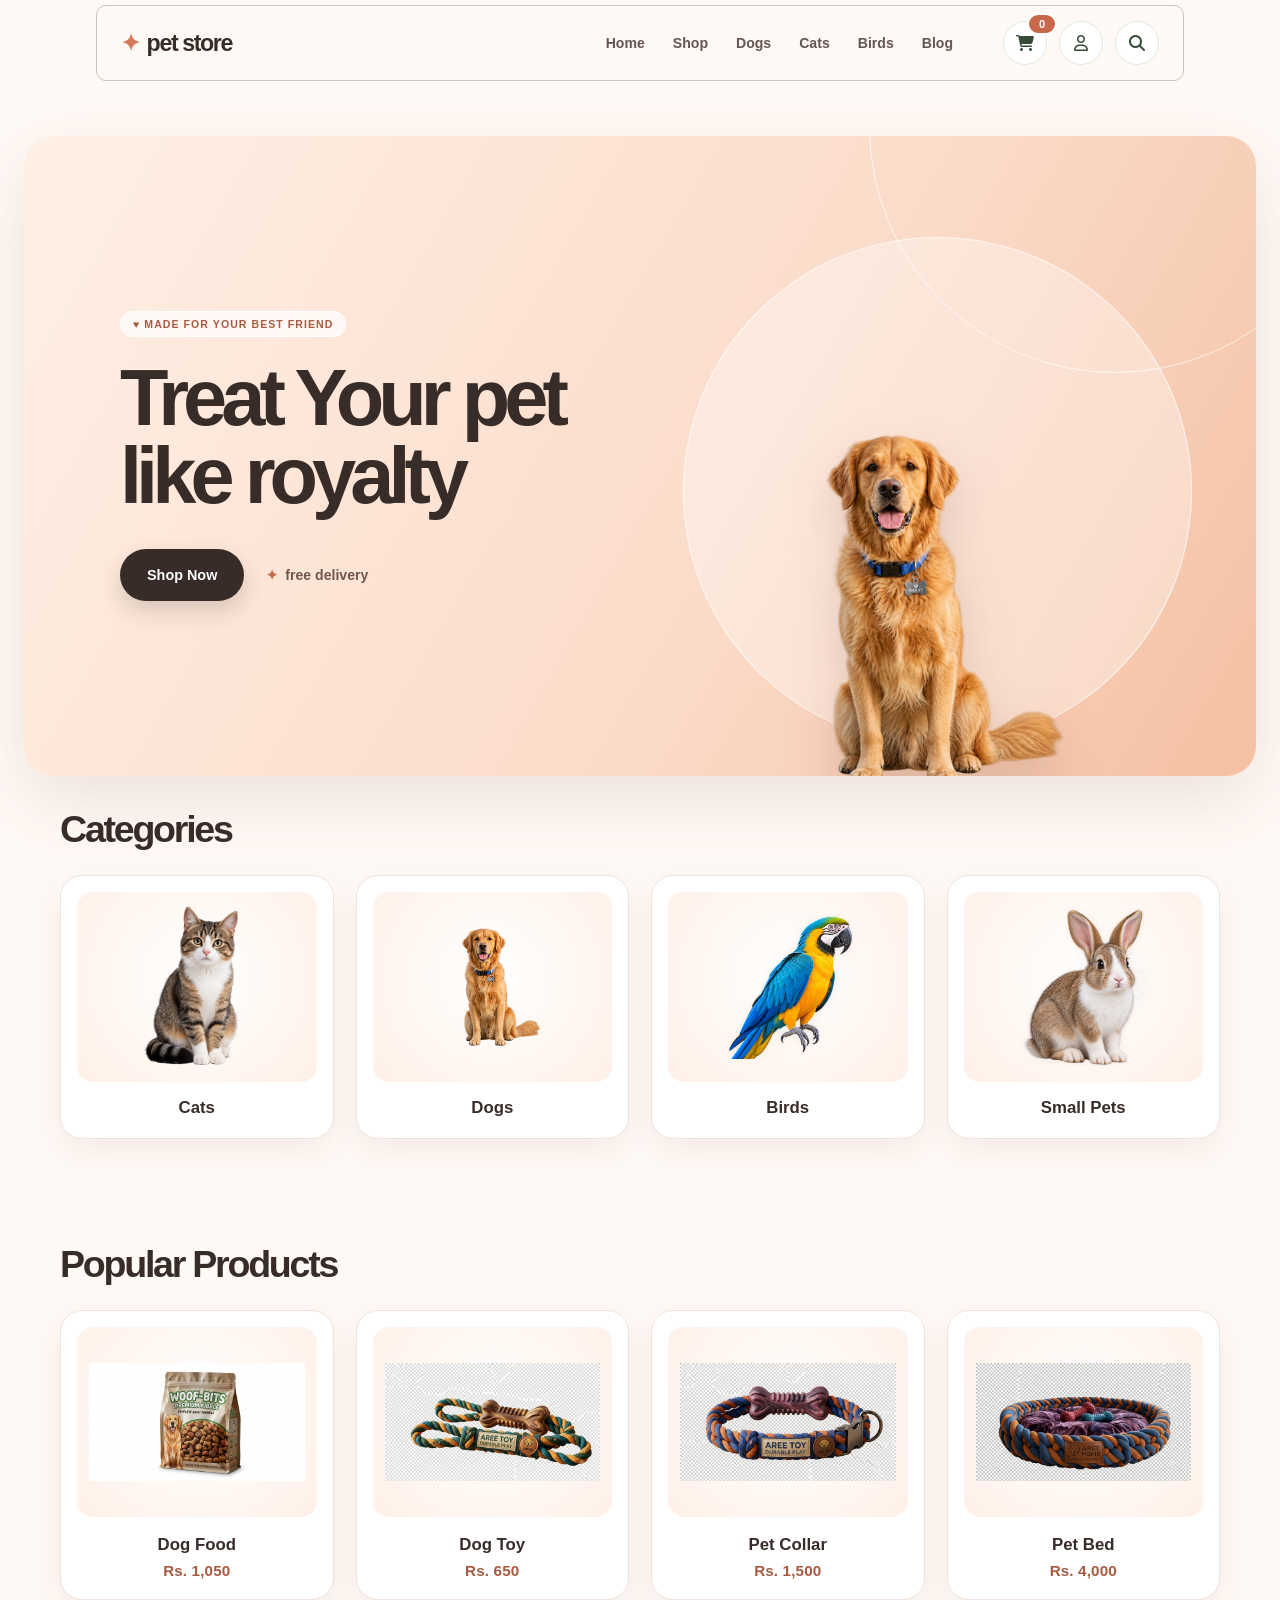
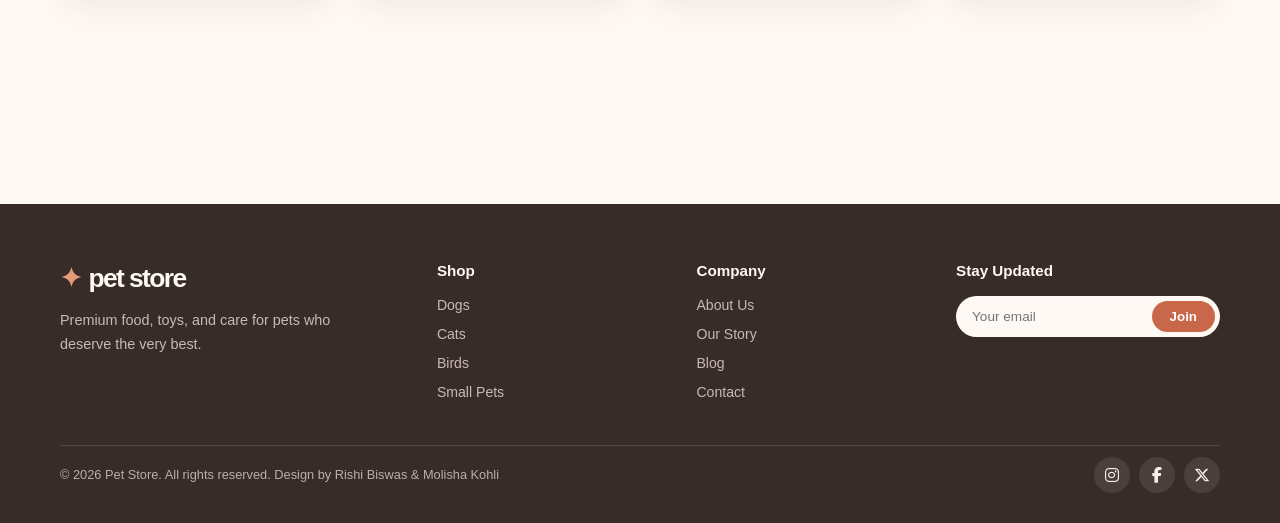
==== index.html @ aa0ed49b "Initial Pet Store project Co-authored-by: Copilot <223556219+Copilot@users.noreply.github.com>" ====
<!DOCTYPE html>
<html lang="en">

<head>
    <meta charset="UTF-8">
    <meta name="viewport" content="width=device-width, initial-scale=1.0">
    <title>Pet Store | Everything Your Pet Needs</title>
    <link rel="stylesheet" href="css/style.css">
    <link rel="stylesheet" href="https://cdnjs.cloudflare.com/ajax/libs/font-awesome/6.7.2/css/all.min.css"
        crossorigin="anonymous" referrerpolicy="no-referrer">
    <script src="js/navigation.js" defer></script>
</head>

<body>
    <nav>
        <div class="nav-container">
            <div class="nav-logo">
                <a href="#" id="home">
                    <h2>pet store</h2>
                </a>
            </div>
            <button class="nav-toggle" type="button" aria-label="Open navigation menu" aria-expanded="false"
                aria-controls="site-navigation">
                <span></span>
                <span></span>
                <span></span>
            </button>
            <div class="nav-components" id="site-navigation">
                <div class="nav-link" aria-label="Main navigation">
                    <a href="#home">Home</a>
                    <a href="#">Shop</a>
                    <a href="#">Dogs</a>
                    <a href="#">Cats</a>
                    <a href="#">Birds</a>
                    <a href="#">Blog</a>
                </div>
                <div class="nav-social-icon">
                    <div class="fa-cart">
                        <a href="#">
                            <i class="fa-solid fa-cart-shopping"></i>
                        </a>
                    </div>
                    <div class="fa-profile">
                        <a href="form/signup-form.html" aria-label="Account">
                            <i class="fa-regular fa-user"></i>
                        </a>
                    </div>
                    <div class="fa-search">
                        <a href="#">
                            <i class="fa-solid fa-magnifying-glass"></i>
                        </a>
                    </div>
                </div>
            </div>
        </div>
    </nav>
    <main>
        <div class="main-container">
            <div class="main-content">
                <div class="main-content-heading">
                    <h1>Treat Your pet like royalty</h1>
                </div>
                <div class="main-content-btn">
                    <button>Shop Now</button>
                    <a href="#">free delivery</a>
                </div>
            </div>
            <div class="main-container-img">
                <img src="assets/Golden_Retriever_Bailey_Cutout.png" alt="golden-retriever-image">
            </div>
        </div>
        <section>
            <div class="section-category">
                <h3>categories</h3>
            </div>
            <div class="card-container">
                <div class="card">
                    <div class="card-image">
                        <img src="assets/cat_transparent_background.png" alt="cat-image">
                    </div>
                    <a href="#">cats</a>
                </div>
                <div class="card">
                    <div class="card-image">
                        <img src="assets/Golden_Retriever_Bailey_Cutout.png" alt="dog-image">
                    </div>
                    <a href="#">dogs</a>
                </div>
                <div class="card">
                    <div class="card-image">
                        <img src="assets/parrot_transparent_background.png" alt="bird-image">
                    </div>
                    <a href="#">birds</a>
                </div>
                <div class="card">
                    <div class="card-image">
                        <img src="assets/rabbit_transparent_background.png" alt="rabbit-image">
                    </div>
                    <a href="#">small pets</a>
                </div>
            </div>
        </section>
        <section aria-labelledby="popular-products-heading">
            <div class="section-category">
                <h2 id="popular-products-heading">Popular Products</h2>
            </div>
            <div class="card-container" aria-label="Popular pet products">
                <article class="card">
                    <div class="card-image">
                        <img src="assets/dog_food_transparent_background.png" alt="Bag of dog food" loading="lazy">
                    </div>
                    <h3><a href="#">Dog food</a></h3>
                    <p class="product-price">Rs. 1,050</p>
                </article>
                <article class="card">
                    <div class="card-image">
                        <img src="assets/dog_toy.png" alt="Dog toy" loading="lazy">
                    </div>
                    <h3><a href="#">Dog toy</a></h3>
                    <p class="product-price">Rs. 650</p>
                </article>
                <article class="card">
                    <div class="card-image">
                        <img src="assets/pet_collar.png" alt="Pet collar" loading="lazy">
                    </div>
                    <h3><a href="#">Pet collar</a></h3>
                    <p class="product-price">Rs. 1,500</p>
                </article>
                <article class="card">
                    <div class="card-image">
                        <img src="assets/pet_bed.png" alt="Pet bed" loading="lazy">
                    </div>
                    <h3><a href="#">Pet bed</a></h3>
                    <p class="product-price">Rs. 4,000</p>
                </article>
            </div>
        </section>
    </main>
    <footer class="site-footer">
        <div class="footer-container">
            <div class="footer-brand">
                <a href="#" id="footer-home">
                    <h2>pet store</h2>
                </a>
                <p>Premium food, toys, and care for pets who deserve the very best.</p>
            </div>

            <div class="footer-links">
                <h4>Shop</h4>
                <ul>
                    <li><a href="#">Dogs</a></li>
                    <li><a href="#">Cats</a></li>
                    <li><a href="#">Birds</a></li>
                    <li><a href="#">Small Pets</a></li>
                </ul>
            </div>

            <div class="footer-links">
                <h4>Company</h4>
                <ul>
                    <li><a href="#">About Us</a></li>
                    <li><a href="#">Our Story</a></li>
                    <li><a href="#">Blog</a></li>
                    <li><a href="#">Contact</a></li>
                </ul>
            </div>

            <div class="footer-newsletter">
                <h4>Stay Updated</h4>
                <form>
                    <input type="email" placeholder="Your email" aria-label="Email address">
                    <button type="submit">Join</button>
                </form>
            </div>
        </div>

        <div class="footer-bottom">
            <p>© 2026 Pet Store. All rights reserved. Design by Rishi Biswas & Molisha Kohli</p>
            <div class="footer-social">
                <a href="#" aria-label="Instagram"><i class="fa-brands fa-instagram"></i></a>
                <a href="#" aria-label="Facebook"><i class="fa-brands fa-facebook-f"></i></a>
                <a href="#" aria-label="Twitter"><i class="fa-brands fa-x-twitter"></i></a>
            </div>
        </div>
    </footer>
</body>

</html>
---- css/style.css ----
*{
    margin: 0;
    padding: 0;
    font-family:Arial, Helvetica, sans-serif;
    box-sizing: border-box;
}

html{
    scroll-behavior: smooth;
    scrollbar-width: thin;
    scrollbar-color: #d87959 #fff0e8;
}

body{
    padding-top: 76px;
    color: #382c29;
    background: #fff9f5;
}

::selection{
    background-color: #a65b43;
    color: #fbdcca;
}

::-webkit-scrollbar{
    width: 10px;
}

::-webkit-scrollbar-track{
    background: #fff0e8;
}

::-webkit-scrollbar-thumb{
    background: #d87959;
    border: 2px solid #fff0e8;
    border-radius: 999px;
}

::-webkit-scrollbar-thumb:hover{
    background: #a65b43;
}



nav{
    position: fixed;
    top: 5px;
    left: 50%;
    z-index: 10;
    width: 85%;
    height: 76px;
    transform: translateX(-50%);
    background: rgba(255, 249, 245, .94);
    border: 1px solid #cbc3bd;
    backdrop-filter: blur(14px);
    border-radius: 10px;
}

.nav-container{
    position: relative;
    width: min(1160px, calc(100% - 48px));
    height: 100%;
    margin: 0 auto;
    display: flex;
    align-items: center;
    justify-content: space-between;
    gap: 24px;
}

.nav-logo a{ color: #382c29; text-decoration: none; }
.nav-logo h2{ font-size: 1.45rem; font-weight: 800; letter-spacing: -.06em; }
.nav-logo h2::before{ content: "✦"; margin-right: 8px; color: #d87959; }
.nav-components, .nav-link, .nav-social-icon{ display: flex; align-items: center; }
.nav-toggle{ display: none; }
.nav-components{ gap: clamp(18px, 4vw, 50px); }
.nav-link{ gap: clamp(12px, 2.2vw, 28px); }

.nav-link a{
    position: relative;
    padding: 8px 0;
    color: #655650;
    font-size: .88rem;
    font-weight: 600;
    text-decoration: none;
    transition: color .2s ease;
}

.nav-link a::after{
    position: absolute;
    right: 0;
    bottom: 2px;
    left: 0;
    height: 2px;
    content: "";
    background: #d87959;
    transform: scaleX(0);
    transform-origin: left;
    transition: transform .2s ease;
}

.nav-link a:hover{ color: #c86749; }
.nav-link a:hover::after{ transform: scaleX(1); }
.nav-social-icon{
    gap: 0.75rem;
}

.nav-social-icon > div{
    display: grid;
    place-items: center;
}

.nav-social-icon a{
    width: 2.75rem;
    height: 2.75rem;
    display: grid;
    place-items: center;
    border: 1px solid #e3e8df;
    border-radius: 50%;
    background: #fff;
    color: #344b35;
    text-decoration: none;
    transition: transform 180ms ease, background-color 180ms ease,
        color 180ms ease, box-shadow 180ms ease;
}

.nav-social-icon a:hover{
    transform: translateY(-2px);
    background: #344b35;
    color: #fff;
    box-shadow: 0 5px 14px rgb(52 75 53 / 20%);
}

.nav-social-icon a:focus-visible{
    outline: 3px solid #d6a84f;
    outline-offset: 3px;
}

@media (max-width: 480px){
    .nav-social-icon{ gap: 0.4rem; }
    .nav-social-icon a{ width: 2.35rem; height: 2.35rem; }
}

@media (prefers-reduced-motion: reduce){
    .nav-social-icon a{ transition: none; }
}

main{
    min-height: calc(100vh - 76px);
    padding: clamp(22px, 5vw, 60px) 24px;
    display: grid;
    place-items: center;
    overflow: hidden;
}

.main-container{
    position: relative;
    isolation: isolate;
    width: min(1310px, 100%);
    min-height: min(640px, calc(100vh - 140px));
    padding: clamp(40px, 8vw, 96px);
    display: flex;
    align-items: center;
    overflow: hidden;
    background: linear-gradient(120deg, #fff0e6 0%, #fbdcca 58%, #f4c0a2 100%);
    border-radius: 30px;
    box-shadow: 0 26px 70px rgba(121, 74, 54, .13);
}

.main-container::before{
    position: absolute;
    z-index: -1;
    top: -255px;
    right: -105px;
    width: 490px;
    aspect-ratio: 1;
    content: "";
    border: 1px solid rgba(255,255,255,.7);
    border-radius: 50%;
}

.main-content{ position: relative; z-index: 1; width: min(500px, 58%); }

.main-content::before{
    display: block;
    width: fit-content;
    margin-bottom: 22px;
    padding: 6px 12px;
    color: #a65b43;
    background: rgba(255,255,255,.68);
    border: 1px solid rgba(255,255,255,.8);
    border-radius: 30px;
    content: "♥  MADE FOR YOUR BEST FRIEND";
    font-size: .66rem;
    font-weight: 800;
    letter-spacing: .1em;
}

.main-content-heading h1{
    max-width: 520px;
    color: #382c29;
    font-size: clamp(3rem, 6.2vw, 5.6rem);
    font-weight: 800;
    letter-spacing: -.075em;
    line-height: .98;
    text-wrap: balance;
}

.main-content-btn{ margin-top: 34px; display: flex; align-items: center; flex-wrap: wrap; gap: 22px; }

.main-content-btn button{
    min-height: 52px;
    padding: 0 27px;
    color: #fff;
    background: #382c29;
    border: 0;
    border-radius: 999px;
    box-shadow: 0 10px 22px rgba(56,44,41,.18);
    font-size: .9rem;
    font-weight: 700;
    cursor: pointer;
    transition: .2s ease;
}

.main-content-btn button:hover{ background: #c86749; transform: translateY(-3px); }
.main-content-btn a{ color: #6e5750; font-size: .88rem; font-weight: 700; text-decoration: none; }
.main-content-btn a::before{ content: "✦"; margin-right: 7px; color: #c86749; }

.main-container-img{
    position: absolute;
    right: 1%;
    bottom: -2%;
    width: min(56%, 650px);
    height: 96%;
    display: flex;
    align-items: flex-end;
    justify-content: center;
}

.main-container-img::before{
    position: absolute;
    right: 8%;
    bottom: 7%;
    z-index: -1;
    width: 78%;
    aspect-ratio: 1;
    content: "";
    background: rgba(255,255,255,.35);
    border: 1px solid rgba(255,255,255,.7);
    border-radius: 50%;
}

.main-container-img img{
    width: 100%;
    height: 100%;
    object-fit: contain;
    object-position: center bottom;
    filter: drop-shadow(0 22px 24px rgba(93,55,40,.17));
}

@media (max-width: 850px){
    .nav-container{ width: calc(100% - 32px); }
    .nav-components{ gap: 14px; }
    .nav-link{ gap: 11px; }
    .nav-link a{ font-size: .78rem; }
    .main-container{ min-height: 570px; padding: 48px; }
    .main-content{ width: 60%; }
    .main-container-img{ right: -8%; width: 60%; }
}

@media (max-width: 620px){
    body{ padding-top: 66px; }
    nav{ height: 66px; }
    .nav-container{ width: calc(100% - 28px); gap: 8px; }
    .nav-logo h2{ font-size: 1.18rem; }
    .nav-components{ gap: 8px; }
    .nav-link{ gap: 9px; }
    .nav-link a{ font-size: .7rem; }
    main{ min-height: calc(100vh - 66px); padding: 14px 12px; }
    .main-container{ min-height: 670px; padding: 36px 25px; align-items: flex-start; border-radius: 24px; }
    .main-content{ width: 100%; }
    .main-content::before{ margin-bottom: 18px; font-size: .56rem; }
    .main-content-heading h1{ max-width: 390px; font-size: clamp(2.9rem, 12vw, 4.2rem); }
    .main-content-btn{ margin-top: 24px; gap: 16px; }
    .main-content-btn button{ min-height: 47px; padding: 0 22px; }
    .main-container-img{ right: -5%; bottom: -2%; width: 100%; height: 57%; }
}

@media (max-width: 390px){
    .main-container{ min-height: 640px; padding: 34px 22px; }
}

@media (max-width: 960px){
    nav{ width: calc(100% - 24px); }
    .nav-container{ width: calc(100% - 28px); }
    .nav-toggle{
        width: 42px;
        height: 42px;
        padding: 10px;
        display: flex;
        flex-direction: column;
        align-items: center;
        justify-content: center;
        gap: 5px;
        background: #fff;
        border: 1px solid #e3e8df;
        border-radius: 50%;
        color: #344b35;
        cursor: pointer;
    }
    .nav-toggle span{
        width: 18px;
        height: 2px;
        background: currentColor;
        border-radius: 2px;
        transition: transform .2s ease, opacity .2s ease;
    }
    .nav-toggle[aria-expanded="true"] span:first-child{ transform: translateY(7px) rotate(45deg); }
    .nav-toggle[aria-expanded="true"] span:nth-child(2){ opacity: 0; }
    .nav-toggle[aria-expanded="true"] span:last-child{ transform: translateY(-7px) rotate(-45deg); }
    .nav-toggle:focus-visible{
        outline: 3px solid #d6a84f;
        outline-offset: 3px;
    }
    .nav-components{
        position: absolute;
        top: calc(100% + 10px);
        right: 0;
        left: 0;
        max-height: calc(100dvh - 100px);
        padding: 16px;
        display: flex;
        align-items: stretch;
        flex-direction: column;
        gap: 14px;
        overflow-y: auto;
        background: rgba(255, 249, 245, .98);
        border: 1px solid #e3d7cf;
        border-radius: 16px;
        box-shadow: 0 16px 36px rgba(56, 44, 41, .14);
    }
    .nav-link{ align-items: stretch; flex-direction: column; gap: 2px; }
    .nav-link a{ padding: 10px 8px; font-size: .9rem; }
    .nav-link a::after{ right: auto; bottom: 4px; left: 8px; width: 36px; }
    .nav-social-icon{ justify-content: flex-end; gap: .6rem; }
    .js-enabled .nav-components{ display: none; }
    .js-enabled .nav-components.is-open{ display: flex; }
}

@media (prefers-reduced-motion: reduce){
    *, *::before, *::after{ scroll-behavior: auto !important; transition-duration: .01ms !important; animation-duration: .01ms !important; }
}

section:has(> .card-container){
    width: min(1160px, calc(100% - 48px));
    margin: 32px auto 72px;
}

.section-category{ margin-bottom: 24px; }

.section-category h2{
    color: #382c29;
    font-size: clamp(1.7rem, 3vw, 2.35rem);
    font-weight: 800;
    letter-spacing: -.06em;
    text-transform: capitalize;
}

.card-container{
    display: grid;
    grid-template-columns: repeat(4, minmax(0, 1fr));
    gap: 22px;
}

.card{
    min-width: 0;
    padding: 16px 16px 20px;
    overflow: hidden;
    text-align: center;
    background: #fff;
    border: 1px solid #f0e3db;
    border-radius: 22px;
    box-shadow: 0 12px 30px rgba(93, 55, 40, .07);
    transition: transform .22s ease, box-shadow .22s ease, border-color .22s ease;
}

.card:hover{
    transform: translateY(-6px);
    border-color: #edc4b1;
    box-shadow: 0 18px 36px rgba(93, 55, 40, .13);
}

.card-image{
    height: 190px;
    display: grid;
    place-items: center;
    overflow: hidden;
    background: radial-gradient(circle at 50% 45%, #fff 0, #fff8f3 48%, #fff0e7 100%);
    border-radius: 16px;
}

.card-image img{
    width: 100%;
    height: 100%;
    padding: 12px;
    object-fit: contain;
    transition: transform .25s ease;
}

.card:hover .card-image img{ transform: scale(1.06); }

.card h3{ margin-top: 16px; }

.card h3 a{
    display: inline-block;
    color: #382c29;
    font-size: 1.05rem;
    font-weight: 750;
    text-decoration: none;
    text-transform: capitalize;
    transition: color .2s ease;
}

.card h3 a:hover{ color: #c86749; }
.card h3 a:focus-visible{ outline: 2px solid #c86749; outline-offset: 4px; border-radius: 3px; }

.product-price{
    margin-top: 7px;
    color: #a65b43;
    font-size: .95rem;
    font-weight: 800;
    letter-spacing: .01em;
}

@media (max-width: 850px){
    .card-container{ grid-template-columns: repeat(2, minmax(0, 1fr)); gap: 16px; }
    .card-image{ height: 175px; }
}

@media (max-width: 620px){
    section:has(> .card-container){ width: calc(100% - 28px); margin: 28px auto 48px; }
    .section-category{ margin-bottom: 18px; }
    .card{ padding: 12px 12px 16px; border-radius: 18px; }
    .card-image{ height: 145px; border-radius: 13px; }
    .card h3{ margin-top: 12px; }
    .card h3 a{ font-size: .95rem; }
    .product-price{ font-size: .88rem; }
}

.site-footer{
    margin-top: 72px;
    padding: 58px max(24px, calc((100% - 1160px) / 2)) 20px;
    color: #f9eee8;
    background: #382c29;
}

.footer-container{
    display: grid;
    grid-template-columns: 1.6fr 1fr 1fr 1.35fr;
    gap: clamp(24px, 5vw, 64px);
    padding-bottom: 44px;
}

.footer-brand a{ color: #fff9f5; text-decoration: none; }
.footer-brand h2{ font-size: 1.65rem; font-weight: 800; letter-spacing: -.06em; }
.footer-brand h2::before{ content: "✦"; margin-right: 8px; color: #e69a78; }
.footer-brand p{ max-width: 300px; margin-top: 14px; color: #c9b9b1; font-size: .9rem; line-height: 1.7; }

.footer-links h4,
.footer-newsletter h4{
    margin-bottom: 17px;
    color: #fff9f5;
    font-size: .95rem;
    font-weight: 750;
}

.footer-links ul{ display: grid; gap: 11px; list-style: none; }
.footer-links a{ color: #c9b9b1; font-size: .88rem; text-decoration: none; transition: color .2s ease; }
.footer-links a:hover{ color: #e69a78; }

.footer-newsletter form{
    display: flex;
    overflow: hidden;
    background: #fff9f5;
    border: 1px solid rgba(255,255,255,.18);
    border-radius: 999px;
}

.footer-newsletter input{
    width: 100%;
    min-width: 0;
    padding: 12px 15px;
    color: #382c29;
    background: transparent;
    border: 0;
    outline: 0;
    font-size: .85rem;
}

.footer-newsletter input:focus-visible{ box-shadow: inset 0 0 0 2px #d87959; }
.footer-newsletter button{ margin: 4px; padding: 0 18px; color: #fff; background: #c86749; border: 0; border-radius: 999px; font-weight: 700; cursor: pointer; transition: background .2s ease; }
.footer-newsletter button:hover{ background: #a95339; }

.footer-bottom{
    min-height: 58px;
    display: flex;
    align-items: center;
    justify-content: space-between;
    gap: 20px;
    border-top: 1px solid rgba(255,255,255,.13);
}

.footer-bottom p{ color: #bdaea7; font-size: .8rem; }
.footer-social{ display: flex; gap: 9px; }
.footer-social a{ width: 36px; height: 36px; display: grid; place-items: center; color: #f9eee8; background: rgba(255,255,255,.09); border-radius: 50%; text-decoration: none; transition: color .2s ease, background .2s ease, transform .2s ease; }
.footer-social a:hover{ color: #382c29; background: #e69a78; transform: translateY(-2px); }

@media (max-width: 850px){
    .site-footer{ padding-right: 28px; padding-left: 28px; }
    .footer-container{ grid-template-columns: repeat(2, minmax(0, 1fr)); gap: 34px; }
}

@media (max-width: 620px){
    .site-footer{ margin-top: 48px; padding: 42px 20px 16px; }
    .footer-container{ grid-template-columns: repeat(2, minmax(0, 1fr)); gap: 30px 22px; padding-bottom: 32px; }
    .footer-brand{ grid-column: 1 / -1; }
    .footer-newsletter{ grid-column: 1 / -1; }
    .footer-bottom{ align-items: flex-start; flex-direction: column; justify-content: center; padding: 18px 0; }
}

/* Category cards use a heading and link directly inside each card. */
.section-category h3{
    color: #382c29;
    font-size: clamp(1.7rem, 3vw, 2.35rem);
    font-weight: 800;
    letter-spacing: -.06em;
    text-transform: capitalize;
}

.card > a{
    display: inline-block;
    margin-top: 16px;
    color: #382c29;
    font-size: 1.05rem;
    font-weight: 750;
    text-decoration: none;
    text-transform: capitalize;
    transition: color .2s ease;
}

.card > a:hover{ color: #c86749; }
.card > a:focus-visible{ outline: 2px solid #c86749; outline-offset: 4px; border-radius: 3px; }

@media (max-width: 620px){
    .card > a{ margin-top: 12px; font-size: .95rem; }
}

.fa-cart a{
    position: relative;
    display: inline-flex;
    align-items: center;
    justify-content: center;
}

.fa-cart a::after{
    content: "0";
    position: absolute;
    top: -9px;
    right: -11px;
    display: grid;
    min-width: 18px;
    height: 18px;
    padding: 0 4px;
    place-items: center;
    border: 2px solid #fff;
    border-radius: 999px;
    background: #c86749;
    color: #fff;
    font-size: 11px;
    font-weight: 700;
    line-height: 1;
}
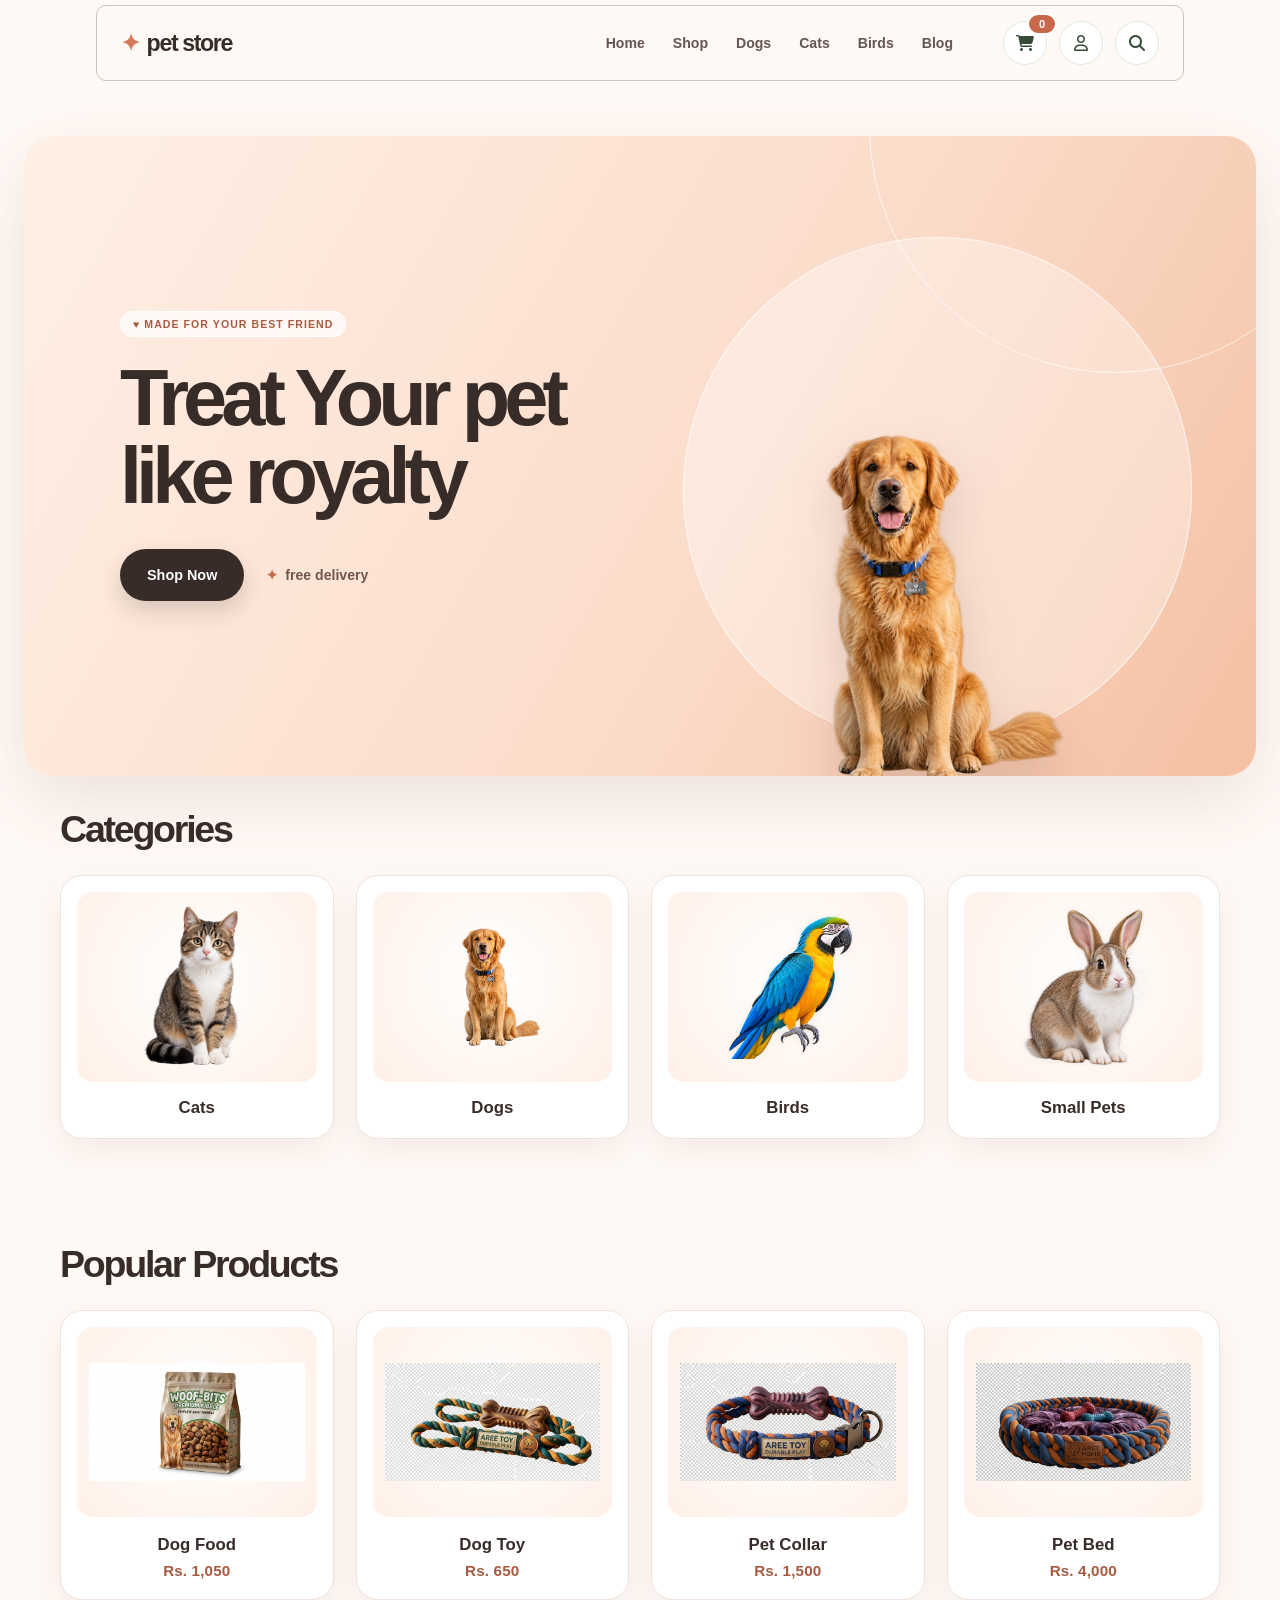
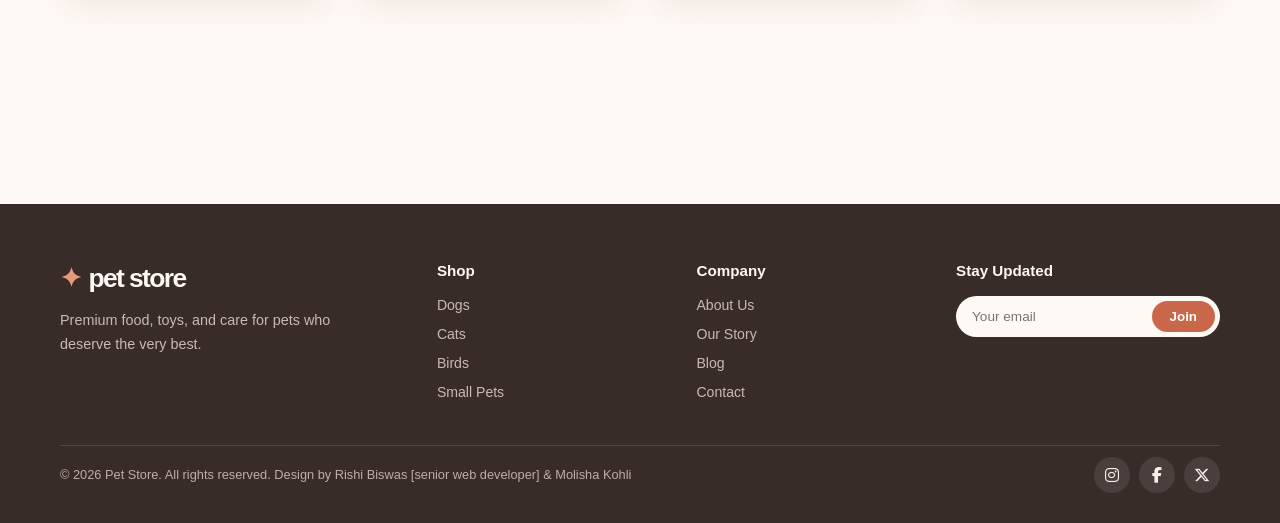
==== commit 29f77308: "Add custom Pet Store favicon Co-authored-by: Copilot <223556219+Copilot@users.noreply.github.com>" ====
--- a/index.html
+++ b/index.html
@@ -5,6 +5,7 @@
     <meta charset="UTF-8">
     <meta name="viewport" content="width=device-width, initial-scale=1.0">
     <title>Pet Store | Everything Your Pet Needs</title>
+    <link rel="icon" type="image/svg+xml" href="assets/favicon.svg">
     <link rel="stylesheet" href="css/style.css">
     <link rel="stylesheet" href="https://cdnjs.cloudflare.com/ajax/libs/font-awesome/6.7.2/css/all.min.css"
         crossorigin="anonymous" referrerpolicy="no-referrer">
@@ -175,7 +176,7 @@
         </div>
 
         <div class="footer-bottom">
-            <p>© 2026 Pet Store. All rights reserved. Design by Rishi Biswas & Molisha Kohli</p>
+            <p>© 2026 Pet Store. All rights reserved. Design by Rishi Biswas [senior web developer] & Molisha Kohli</p>
             <div class="footer-social">
                 <a href="#" aria-label="Instagram"><i class="fa-brands fa-instagram"></i></a>
                 <a href="#" aria-label="Facebook"><i class="fa-brands fa-facebook-f"></i></a>
